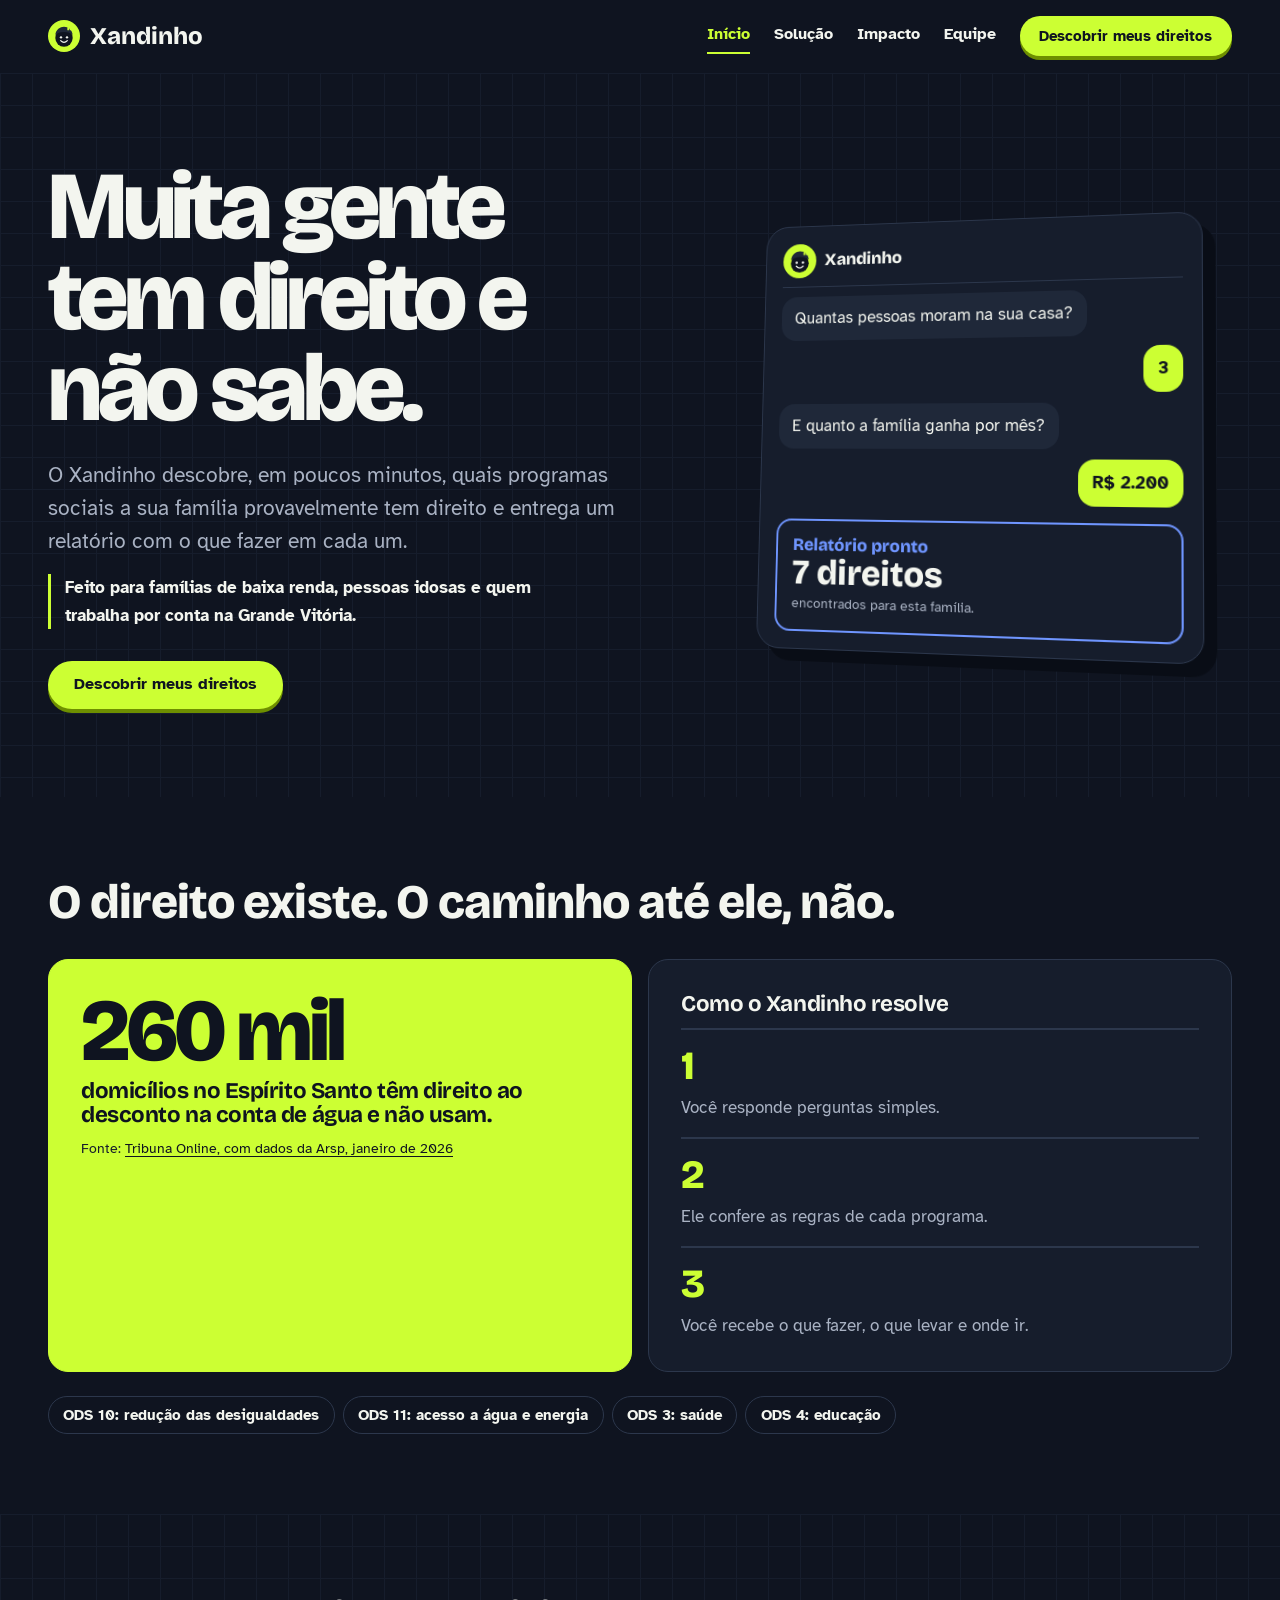
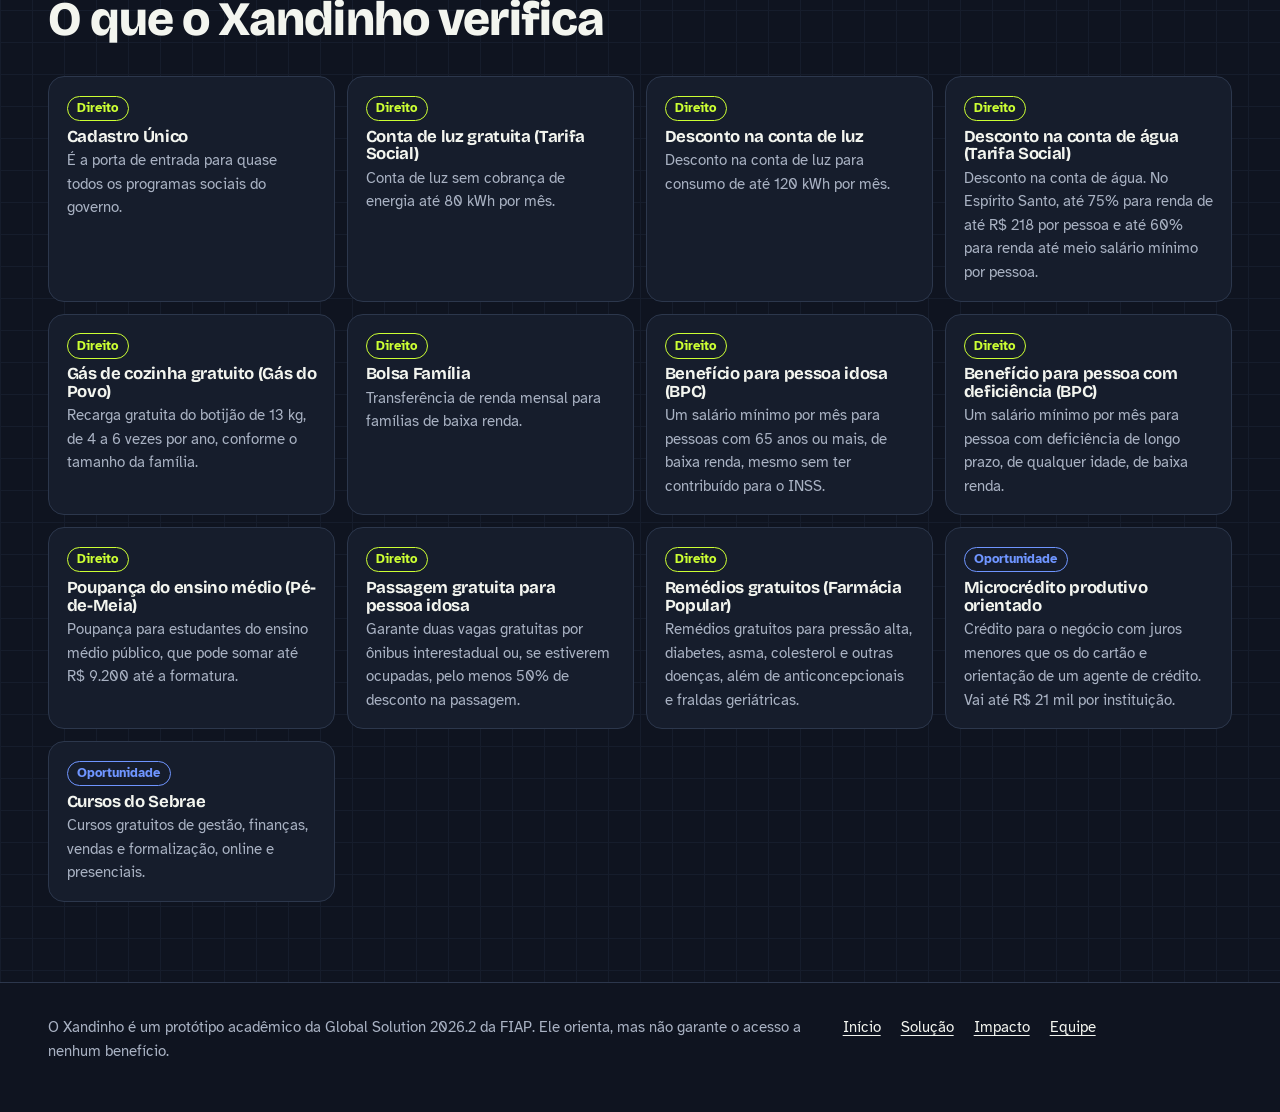
==== index.html @ b225add3 "Primeira versão do Xandinho" ====
<!DOCTYPE html>
<html lang="pt-BR">
<head>
  <meta charset="UTF-8">
  <meta name="viewport" content="width=device-width, initial-scale=1">
  <title>Xandinho: descubra os direitos da sua família</title>
  <meta name="description" content="O Xandinho mostra em poucos minutos quais programas sociais a sua família provavelmente tem direito.">
  <link rel="icon" href="img/favicon.svg" type="image/svg+xml">
  <link rel="preconnect" href="https://fonts.googleapis.com">
  <link rel="preconnect" href="https://fonts.gstatic.com" crossorigin>
  <link rel="stylesheet" href="https://fonts.googleapis.com/css2?family=Atkinson+Hyperlegible:wght@400;700&amp;family=Bricolage+Grotesque:opsz,wght@12..96,500..800&amp;display=swap">
  <link rel="stylesheet" href="css/style.css">
  <script src="js/comum.js"></script>
</head>
<body>
  <header class="topo">
    <a class="pular" href="#conteudo">Pular para o conteúdo</a>
    <div class="topo__barra">
      <a class="marca" href="index.html"><img src="img/xandinho.svg" alt="" width="32" height="32"> Xandinho</a>
      <button class="menu-botao" type="button" aria-expanded="false" aria-controls="navegacao">Menu</button>
      <div class="navegacao" id="navegacao">
        <nav aria-label="Principal">
          <ul class="menu">
            <li><a href="index.html" aria-current="page">Início</a></li>
            <li><a href="solucao.html">Solução</a></li>
            <li><a href="impacto.html">Impacto</a></li>
            <li><a href="equipe.html">Equipe</a></li>
          </ul>
        </nav>
        <a class="botao botao--primario botao--pequeno" href="solucao.html">Descobrir meus direitos</a>
      </div>
    </div>
  </header>

  <main id="conteudo">
    <section class="abertura quadriculado" aria-labelledby="titulo-abertura">
      <div class="conteiner abertura__grade">
        <div>
          <h1 class="abertura__titulo" id="titulo-abertura">Muita gente tem direito e não sabe.</h1>
          <p class="abertura__texto">O Xandinho descobre, em poucos minutos, quais programas sociais a sua família provavelmente tem direito e entrega um relatório com o que fazer em cada um.</p>
          <p class="abertura__publico">Feito para famílias de baixa renda, pessoas idosas e quem trabalha por conta na Grande Vitória.</p>
          <a class="botao botao--primario" href="solucao.html">Descobrir meus direitos</a>
        </div>
        <figure class="previa" aria-label="Exemplo de conversa com o Xandinho">
          <div class="previa__janela">
            <div class="previa__topo"><img src="img/xandinho.svg" alt="" width="36" height="36"> Xandinho</div>
            <p class="previa__msg previa__msg--x">Quantas pessoas moram na sua casa?</p>
            <p class="previa__msg previa__msg--u">3</p>
            <p class="previa__msg previa__msg--x">E quanto a família ganha por mês?</p>
            <p class="previa__msg previa__msg--u">R$ 2.200</p>
            <div class="previa__resultado">
              <p class="previa__status">Relatório pronto</p>
              <p class="previa__valor">7 direitos</p>
              <p class="previa__legenda">encontrados para esta família.</p>
            </div>
          </div>
        </figure>
      </div>
    </section>

    <section class="secao" aria-labelledby="titulo-problema">
      <div class="conteiner">
        <h2 class="secao__titulo" id="titulo-problema">O direito existe. O caminho até ele, não.</h2>
        <div class="grade">
          <article class="bloco bloco--destaque larg-3">
            <p class="bloco__numero">260 mil</p>
            <h3>domicílios no Espírito Santo têm direito ao desconto na conta de água e não usam.</h3>
            <p class="bloco__fonte">Fonte: <a href="https://tribunaonline.com.br/economia/lei-da-direito-a-reducao-na-conta-de-agua-para-260-mil-familias-do-es-286834" target="_blank" rel="noopener">Tribuna Online, com dados da Arsp, janeiro de 2026</a></p>
          </article>
          <article class="bloco larg-3">
            <h3>Como o Xandinho resolve</h3>
            <ol class="passos">
              <li class="passo"><p>Você responde perguntas simples.</p></li>
              <li class="passo"><p>Ele confere as regras de cada programa.</p></li>
              <li class="passo"><p>Você recebe o que fazer, o que levar e onde ir.</p></li>
            </ol>
          </article>
        </div>
        <ul class="ods-lista" aria-label="Objetivos de Desenvolvimento Sustentável atendidos">
          <li>ODS 10: redução das desigualdades</li>
          <li>ODS 11: acesso a água e energia</li>
          <li>ODS 3: saúde</li>
          <li>ODS 4: educação</li>
        </ul>
      </div>
    </section>

    <section class="secao quadriculado" aria-labelledby="titulo-programas">
      <div class="conteiner">
        <h2 class="secao__titulo" id="titulo-programas">O que o Xandinho verifica</h2>
        <ul class="programas" id="lista-programas"></ul>
      </div>
    </section>
  </main>

  <footer class="rodape">
    <div class="conteiner rodape__grade">
      <p>O Xandinho é um protótipo acadêmico da Global Solution 2026.2 da FIAP. Ele orienta, mas não garante o acesso a nenhum benefício.</p>
      <ul class="rodape__links">
        <li><a href="index.html">Início</a></li>
        <li><a href="solucao.html">Solução</a></li>
        <li><a href="impacto.html">Impacto</a></li>
        <li><a href="equipe.html">Equipe</a></li>
      </ul>
    </div>
  </footer>
  <script src="js/direitos.js"></script>
  <script src="js/inicio.js"></script>
</body>
</html>
---- css/style.css ----
/* Xandinho: estilos do protótipo. Mobile-first, com pontos de quebra em 40rem e 56rem. */

/* ---------- Cores, fontes e medidas ---------- */
:root {
  --tinta-escura: #090D16;
  --tinta: #0F1420;
  --superficie: #161D2C;
  --superficie-alta: #1F2839;
  --linha: #2C374C;
  --papel: #F3F5EF;
  --apagado: #A9B2C3;
  --lima: #CCFF33;
  --lima-escuro: #6E8F00;
  --laranja: #FF8A3D;
  --azul: #6F95FF;

  --fonte-titulo: 'Bricolage Grotesque', 'Segoe UI', system-ui, sans-serif;
  --fonte-texto: 'Atkinson Hyperlegible', 'Segoe UI', system-ui, sans-serif;

  --raio: 1.25rem;
  --raio-campo: 0.625rem;
  --raio-pilula: 999px;
  --margem-lateral: clamp(1rem, 4vw, 3rem);
}

/* ---------- Base ---------- */
*, *::before, *::after { box-sizing: border-box; }
[hidden] { display: none !important; }

body {
  margin: 0;
  background: var(--tinta);
  color: var(--papel);
  font-family: var(--fonte-texto);
  font-size: 1.0625rem;
  line-height: 1.6;
}

img { max-width: 100%; height: auto; display: block; }
figure { margin: 0; }
[id] { scroll-margin-top: 6rem; }

h1, h2, h3, h4 { font-family: var(--fonte-titulo); line-height: 1.05; margin: 0 0 0.75rem; letter-spacing: -0.02em; }
h2 { font-size: clamp(2rem, 5vw, 3rem); font-weight: 800; }
h3 { font-size: clamp(1.15rem, 2.5vw, 1.4rem); font-weight: 700; }
p { margin: 0 0 1rem; }

a { color: var(--lima); text-underline-offset: 0.2em; }
:focus-visible { outline: 3px solid var(--lima); outline-offset: 3px; border-radius: 4px; }
[tabindex="-1"]:focus { outline: none; }

.pular { position: absolute; left: 1rem; top: -10rem; z-index: 100; background: var(--lima); color: var(--tinta); padding: 0.75rem 1rem; border-radius: var(--raio-campo); font-weight: 700; }
.pular:focus { top: 1rem; }
.visualmente-oculto { position: absolute; width: 1px; height: 1px; overflow: hidden; clip: rect(0 0 0 0); white-space: nowrap; }

.conteiner { width: 100%; padding-inline: var(--margem-lateral); }
.secao { padding-block: clamp(3rem, 7vw, 5rem); }
.secao__titulo { margin-bottom: 2rem; }
.secao__intro { color: var(--apagado); font-size: 1.1rem; margin-top: -1rem; }

.quadriculado {
  background-image: linear-gradient(var(--superficie) 1px, transparent 1px), linear-gradient(90deg, var(--superficie) 1px, transparent 1px);
  background-size: 32px 32px;
}

/* ---------- Botões ---------- */
.botao {
  display: inline-flex; align-items: center; justify-content: center;
  min-height: 3rem; padding: 0.75rem 1.5rem;
  border: 2px solid transparent; border-radius: var(--raio-pilula);
  font: 700 1rem/1.2 var(--fonte-texto); text-decoration: none; cursor: pointer;
  transition: transform 0.15s ease;
}
.botao:hover { transform: translateY(-2px); }
.botao--primario { background: var(--lima); color: var(--tinta); box-shadow: 0 4px 0 var(--lima-escuro); }
.botao--contorno { background: transparent; color: var(--papel); border-color: var(--linha); }
.botao--pequeno { min-height: 2.5rem; padding: 0.5rem 1.1rem; font-size: 0.95rem; }
.acoes { display: flex; flex-wrap: wrap; gap: 0.75rem; }

/* ---------- Topo ---------- */
.topo { position: sticky; top: 0; z-index: 50; background: var(--tinta); border-bottom: 1px solid transparent; }
.topo--compacto { border-bottom-color: var(--linha); }
.topo__barra { display: flex; align-items: center; justify-content: space-between; gap: 1rem; padding: 1rem var(--margem-lateral); transition: padding 0.2s ease; }
.topo--compacto .topo__barra { padding-block: 0.5rem; }
.marca { display: inline-flex; align-items: center; gap: 0.6rem; color: var(--papel); text-decoration: none; font: 800 1.5rem/1 var(--fonte-titulo); }
.marca img { width: 2rem; height: 2rem; }

.menu-botao { min-height: 2.75rem; padding: 0.5rem 1rem; background: transparent; color: var(--papel); border: 2px solid var(--linha); border-radius: var(--raio-pilula); font: 700 1rem var(--fonte-texto); cursor: pointer; }
.navegacao { position: absolute; left: 0; right: 0; top: 100%; background: var(--tinta); border-bottom: 1px solid var(--linha); padding: 1rem var(--margem-lateral) 1.5rem; display: flex; flex-direction: column; gap: 1rem; }
.js .navegacao { display: none; }
.js .navegacao.esta-aberta { display: flex; }
.menu { list-style: none; margin: 0; padding: 0; display: flex; flex-direction: column; gap: 0.25rem; }
.menu a { display: block; padding: 0.6rem 0.25rem; color: var(--papel); text-decoration: none; font-weight: 700; font-size: 1.1rem; border-bottom: 2px solid transparent; }
.menu a:hover, .menu a[aria-current="page"] { color: var(--lima); }

@media (min-width: 56rem) {
  .menu-botao { display: none; }
  .js .navegacao, .navegacao { position: static; display: flex; flex-direction: row; align-items: center; padding: 0; border: 0; gap: 1.5rem; }
  .menu { flex-direction: row; gap: 1.5rem; }
  .menu a { padding: 0.25rem 0; font-size: 1rem; }
  .menu a[aria-current="page"] { border-bottom-color: var(--lima); }
}

.abertura { padding-block: clamp(3rem, 7vw, 5.5rem); }
.abertura__grade { display: grid; grid-template-columns: minmax(0, 1fr); gap: 3rem; align-items: center; }
.abertura__titulo { font-size: clamp(2.75rem, 8vw, 6rem); font-weight: 800; line-height: 0.95; letter-spacing: -0.045em; margin-bottom: 1.5rem; max-width: 14ch; }
.abertura__texto { font-size: clamp(1.1rem, 2.2vw, 1.3rem); color: var(--apagado); max-width: 44ch; margin-bottom: 1rem; }
.abertura__publico { font-weight: 700; max-width: 44ch; margin-bottom: 2rem; padding-left: 0.85rem; border-left: 3px solid var(--lima); }
@media (min-width: 56rem) { .abertura__grade { grid-template-columns: minmax(0, 1.2fr) minmax(0, 1fr); } }

.previa { justify-self: center; width: min(100%, 28rem); }
.previa__janela { display: flex; flex-direction: column; gap: 0.6rem; padding: 1.1rem; border-radius: 1.5rem; background: var(--superficie); border: 1px solid var(--linha); box-shadow: 0.75rem 0.75rem 0 var(--tinta-escura); transform: perspective(1000px) rotateY(-10deg) rotateX(4deg); }
.previa__topo { display: flex; align-items: center; gap: 0.6rem; padding-bottom: 0.6rem; border-bottom: 1px solid var(--linha); font: 800 1.1rem var(--fonte-titulo); }
.previa__topo img { width: 2.25rem; height: 2.25rem; }
.previa__msg { margin: 0; padding: 0.6rem 0.9rem; border-radius: 1rem; max-width: 85%; }
.previa__msg--x { background: var(--superficie-alta); align-self: flex-start; }
.previa__msg--u { background: var(--lima); color: var(--tinta); align-self: flex-end; font-weight: 700; }
.previa__resultado { margin-top: 0.4rem; padding: 0.9rem 1rem; border-radius: 1rem; border: 2px solid var(--azul); }
.previa__resultado p { margin: 0; }
.previa__status { font: 800 1.1rem var(--fonte-titulo); color: var(--azul); }
.previa__valor { font: 800 2.2rem/1.05 var(--fonte-titulo); }
.previa__legenda { color: var(--apagado); font-size: 0.9rem; }

/* ---------- Grade de blocos ---------- */
.grade { display: grid; gap: 1rem; grid-template-columns: 1fr; }
.bloco { background: var(--superficie); border: 1px solid var(--linha); border-radius: var(--raio); padding: clamp(1.25rem, 3vw, 2rem); }
.bloco > :last-child { margin-bottom: 0; }
.bloco--destaque { background: var(--lima); color: var(--tinta); border-color: var(--lima); }
.bloco--destaque a { color: var(--tinta); }
.bloco__numero { font: 800 clamp(3rem, 9vw, 5.5rem)/0.9 var(--fonte-titulo); letter-spacing: -0.05em; margin-bottom: 0.5rem; }
.bloco__fonte { font-size: 0.85rem; color: var(--apagado); }
.bloco--destaque .bloco__fonte { color: var(--superficie); }
@media (min-width: 56rem) {
  .grade { grid-template-columns: repeat(6, 1fr); }
  .larg-2 { grid-column: span 2; }
  .larg-3 { grid-column: span 3; }
}

.lista-limpa { list-style: none; margin: 0; padding: 0; display: grid; gap: 0.6rem; }
.lista-limpa li { padding-left: 1.25rem; position: relative; }
.lista-limpa li::before { content: ''; position: absolute; left: 0; top: 0.6em; width: 0.5rem; height: 0.5rem; border-radius: 2px; background: var(--lima); }

.passos { list-style: none; margin: 0; padding: 0; display: grid; gap: 1.5rem; counter-reset: passo; }
.passo { counter-increment: passo; border-top: 2px solid var(--linha); padding-top: 1rem; }
.passo::before { content: counter(passo); display: block; font: 800 2.5rem/1 var(--fonte-titulo); color: var(--lima); margin-bottom: 0.5rem; }
.passo p { margin: 0; color: var(--apagado); }
@media (min-width: 56rem) { .passos { grid-template-columns: repeat(3, 1fr); gap: 2rem; } }
.bloco .passos { grid-template-columns: 1fr; gap: 1rem; }

/* ---------- Programas na página inicial ---------- */
.programas { list-style: none; margin: 0; padding: 0; display: grid; gap: 0.75rem; grid-template-columns: repeat(auto-fill, minmax(16rem, 1fr)); }
.programa { background: var(--superficie); border: 1px solid var(--linha); border-radius: 1rem; padding: 1rem 1.1rem; }
.programa__nome { font-size: 1.05rem; margin: 0.4rem 0 0.25rem; }
.programa p { margin: 0; color: var(--apagado); font-size: 0.92rem; }

.selo { display: inline-block; font-size: 0.8rem; font-weight: 700; padding: 0.1rem 0.6rem; border-radius: var(--raio-pilula); border: 1.5px solid; white-space: nowrap; }
.selo--sim { color: var(--lima); }
.selo--atencao { color: var(--laranja); }
.selo--info { color: var(--azul); }

.ods-lista { list-style: none; margin: 1.5rem 0 0; padding: 0; display: flex; flex-wrap: wrap; gap: 0.5rem; }
.ods-lista li { border: 1.5px solid var(--linha); border-radius: var(--raio-pilula); padding: 0.35rem 0.9rem; font-weight: 700; font-size: 0.95rem; }

/* ---------- Rodapé e páginas internas ---------- */
.rodape { border-top: 1px solid var(--linha); padding-block: 2rem; color: var(--apagado); font-size: 0.95rem; }
.rodape__grade { display: grid; gap: 1rem; }
.rodape__links { list-style: none; margin: 0; padding: 0; display: flex; flex-wrap: wrap; gap: 0.5rem 1.25rem; }
.rodape a { color: var(--papel); }
@media (min-width: 56rem) { .rodape__grade { grid-template-columns: 2fr 1fr; } }

.pagina-topo { padding-block: clamp(2rem, 5vw, 3.5rem) 0; }
.pagina-topo__titulo { font-size: clamp(2.4rem, 7vw, 4.5rem); font-weight: 800; letter-spacing: -0.04em; line-height: 0.95; }
.pagina-topo__texto { color: var(--apagado); font-size: 1.15rem; max-width: 60ch; }

.pessoas { list-style: none; margin: 0 0 2rem; padding: 0; display: grid; gap: 1rem; grid-template-columns: repeat(auto-fill, minmax(12rem, 1fr)); }
.pessoa__inicial { width: 3.5rem; height: 3.5rem; border-radius: 50%; display: grid; place-items: center; background: var(--superficie-alta); font: 800 1.4rem var(--fonte-titulo); color: var(--lima); margin-bottom: 0.5rem; }

/* ---------- Conversa com o Xandinho ---------- */
.secao--conversa { padding-top: 1.5rem; }
.conversa { background: var(--superficie); border: 1px solid var(--linha); border-radius: 1.5rem; }
.conversa__topo { display: flex; align-items: center; gap: 0.85rem; padding: 1rem 1.25rem; border-bottom: 1px solid var(--linha); }
.conversa__avatar { width: 3rem; height: 3rem; }
.conversa__quem { flex: 1; }
.conversa__nome { font: 800 1.25rem/1.1 var(--fonte-titulo); margin: 0; }
.conversa__papel { color: var(--apagado); font-size: 0.9rem; margin: 0; }
.conversa__progresso { display: grid; gap: 0.4rem; padding: 0.85rem 1.25rem 0; }
.conversa__progresso p { margin: 0; font-size: 0.85rem; color: var(--apagado); }
.conversa__progresso progress { appearance: none; width: 100%; height: 0.4rem; border: 0; border-radius: var(--raio-pilula); background: var(--superficie-alta); overflow: hidden; }
.conversa__progresso progress::-webkit-progress-bar { background: var(--superficie-alta); }
.conversa__progresso progress::-webkit-progress-value { background: var(--lima); }
.conversa__progresso progress::-moz-progress-bar { background: var(--lima); }

.conversa__mensagens { list-style: none; margin: 0; padding: 1rem; display: flex; flex-direction: column; gap: 0.85rem; min-height: 45vh; }
.mensagem { display: flex; gap: 0.6rem; align-items: flex-end; }
.mensagem--xandinho > div { min-width: 0; max-width: 48rem; }
.mensagem__avatar { width: 2rem; height: 2rem; flex-shrink: 0; }
.mensagem--usuario { flex-direction: column; align-items: flex-end; gap: 0.2rem; }
.balao { padding: 0.75rem 1rem; border-radius: 1.1rem; }
.balao p:last-child { margin-bottom: 0; }
.mensagem--xandinho .balao { background: var(--superficie-alta); border-bottom-left-radius: 0.35rem; }
.balao--usuario { background: var(--lima); color: var(--tinta); border-bottom-right-radius: 0.35rem; max-width: 85%; }
.mensagem__alterar { background: none; border: 0; padding: 0.2rem; cursor: pointer; color: var(--apagado); font: 700 0.85rem var(--fonte-texto); text-decoration: underline; }
.balao--digitando { display: inline-flex; gap: 0.3rem; padding: 0.9rem 1rem; }
.balao--digitando span { width: 0.45rem; height: 0.45rem; border-radius: 50%; background: var(--apagado); animation: piscar 1s infinite ease-in-out; }
.balao--digitando span:nth-child(2) { animation-delay: 0.15s; }
.balao--digitando span:nth-child(3) { animation-delay: 0.3s; }
@keyframes piscar { 0%, 100% { opacity: 0.3; } 50% { opacity: 1; } }

.conversa__entrada { position: sticky; bottom: 0; display: grid; gap: 0.75rem; padding: 1rem 1.25rem; background: var(--superficie); border-top: 1px solid var(--linha); border-radius: 0 0 1.5rem 1.5rem; }
.conversa__entrada:empty { display: none; }
.respostas { display: flex; flex-wrap: wrap; gap: 0.5rem; }
.resposta { display: inline-flex; align-items: center; min-height: 2.75rem; padding: 0.55rem 1.1rem; background: transparent; color: var(--papel); border: 1.5px solid var(--linha); border-radius: var(--raio-pilula); font: 700 0.98rem/1.2 var(--fonte-texto); text-decoration: none; cursor: pointer; }
.resposta:hover { border-color: var(--lima); color: var(--lima); }
.resposta--primaria { background: var(--lima); color: var(--tinta); border-color: var(--lima); }
.resposta--primaria:hover { color: var(--tinta); }
.conversa__form { display: grid; gap: 0.4rem; }
.conversa__linha { display: flex; gap: 0.5rem; }
.conversa__linha > :first-child { flex: 1; min-width: 0; }

.resumo { display: grid; gap: 0.35rem 1.25rem; margin: 0; font-size: 0.95rem; }
@media (min-width: 40rem) { .resumo { grid-template-columns: repeat(2, 1fr); } }
.resumo dt { color: var(--apagado); font-size: 0.85rem; }
.resumo dd { margin: 0 0 0.35rem; font-weight: 700; }

/* ---------- Campos (conversa e contato) ---------- */
input[type="text"], select, textarea {
  width: 100%; min-height: 3rem; padding: 0.65rem 0.85rem;
  background: var(--tinta); color: var(--papel);
  border: 2px solid var(--linha); border-radius: var(--raio-campo);
  font: 1.05rem var(--fonte-texto);
}
textarea { resize: vertical; min-height: 8rem; line-height: 1.5; }
input[aria-invalid="true"], select[aria-invalid="true"], textarea[aria-invalid="true"] { border-color: var(--laranja); }
.campo__moeda { position: relative; }
.campo__moeda span { position: absolute; left: 0.85rem; top: 50%; transform: translateY(-50%); color: var(--apagado); }
.campo__moeda input { padding-left: 2.6rem; }
.campo { display: flex; flex-direction: column; gap: 0.35rem; }
.campo label { font-weight: 700; }
.campo__erro { color: var(--laranja); font-weight: 700; font-size: 0.95rem; margin: 0; }
.campo__erro:empty { display: none; }

.cartao-form { background: var(--superficie); border: 1px solid var(--linha); border-radius: 1.5rem; padding: clamp(1.25rem, 4vw, 2rem); }
.formulario { display: grid; gap: 1.25rem; }
.formulario__linha { display: grid; gap: 1.25rem; }
@media (min-width: 40rem) { .formulario__linha { grid-template-columns: repeat(2, 1fr); } }
.aviso { border-radius: var(--raio); padding: 1rem 1.25rem; border: 2px solid var(--laranja); margin-bottom: 1rem; }
.aviso--sucesso { border-color: var(--lima); }
.aviso ul { margin: 0.5rem 0 0; padding-left: 1.25rem; }
.aviso p:last-child { margin-bottom: 0; }

/* ---------- Relatório ---------- */
.relatorio { margin-top: 2rem; background: var(--papel); color: var(--tinta); border-radius: 1.5rem; padding: clamp(1.25rem, 4vw, 2.5rem); }
.relatorio h2, .relatorio h3, .relatorio h4 { color: var(--tinta); }
.relatorio a { color: #1F44B8; }
.relatorio__cabecalho { display: flex; gap: 1rem; align-items: center; margin-bottom: 1.5rem; }
.relatorio__cabecalho img { width: 3rem; height: 3rem; flex-shrink: 0; }
.relatorio__cabecalho h2 { font-size: clamp(1.6rem, 4vw, 2.2rem); margin: 0; }
.relatorio__data { margin: 0.25rem 0 0; color: #4A5468; font-size: 0.95rem; }
.relatorio__destaque { background: var(--lima); border-radius: 1rem; padding: 1rem 1.25rem; margin-bottom: 1.5rem; }
.relatorio__destaque h3 { font-size: 1.15rem; margin-bottom: 0.35rem; }
.relatorio__destaque p { margin: 0; }
.relatorio__bloco { border-top: 1px solid #C9CFDB; padding-top: 1.25rem; margin-top: 1.25rem; }
.relatorio__bloco h3 { font-size: 1.35rem; }
.relatorio .resumo dt, .relatorio__nota { color: #4A5468; }
.relatorio__aviso { margin-top: 1.5rem; border: 2px solid var(--tinta); border-radius: 1rem; padding: 1rem 1.25rem; font-size: 0.95rem; }
.relatorio__aviso h3 { font-size: 1.1rem; }
.relatorio__aviso p { margin: 0; }
.direitos { list-style: none; margin: 0; padding: 0; display: grid; gap: 0.85rem; grid-template-columns: repeat(auto-fill, minmax(min(100%, 24rem), 1fr)); }
.direito { border: 1px solid #C9CFDB; border-radius: 1rem; padding: 1rem 1.1rem; background: #FFF; }
.direito p { margin: 0 0 0.6rem; }
.direito__topo { display: flex; justify-content: space-between; align-items: flex-start; gap: 0.75rem; flex-wrap: wrap; margin-bottom: 0.5rem; }
.direito__nome { font-size: 1.15rem; margin: 0; }
.direito__motivo { font-weight: 700; color: #9A3D00; }
.direito__fonte { font-size: 0.85rem; color: #4A5468; margin: 0.5rem 0 0; }
.relatorio .selo--sim { color: #3D5200; background: #EFFFC2; }
.relatorio .selo--atencao { color: #9A3D00; background: #FFF0E5; }
.lista-simples { margin: 0 0 0.6rem; padding-left: 1.1rem; }

@media print {
  body { background: #FFF; color: #000; }
  .topo, .rodape, .pagina-topo, .conversa { display: none !important; }
  .secao { padding: 0; }
  .relatorio { margin: 0; padding: 0; border-radius: 0; }
  .direito { break-inside: avoid; }
  .relatorio__destaque { border: 2px solid #000; }
}

@media (prefers-reduced-motion: reduce) {
  *, *::before, *::after { animation: none !important; transition: none !important; }
}
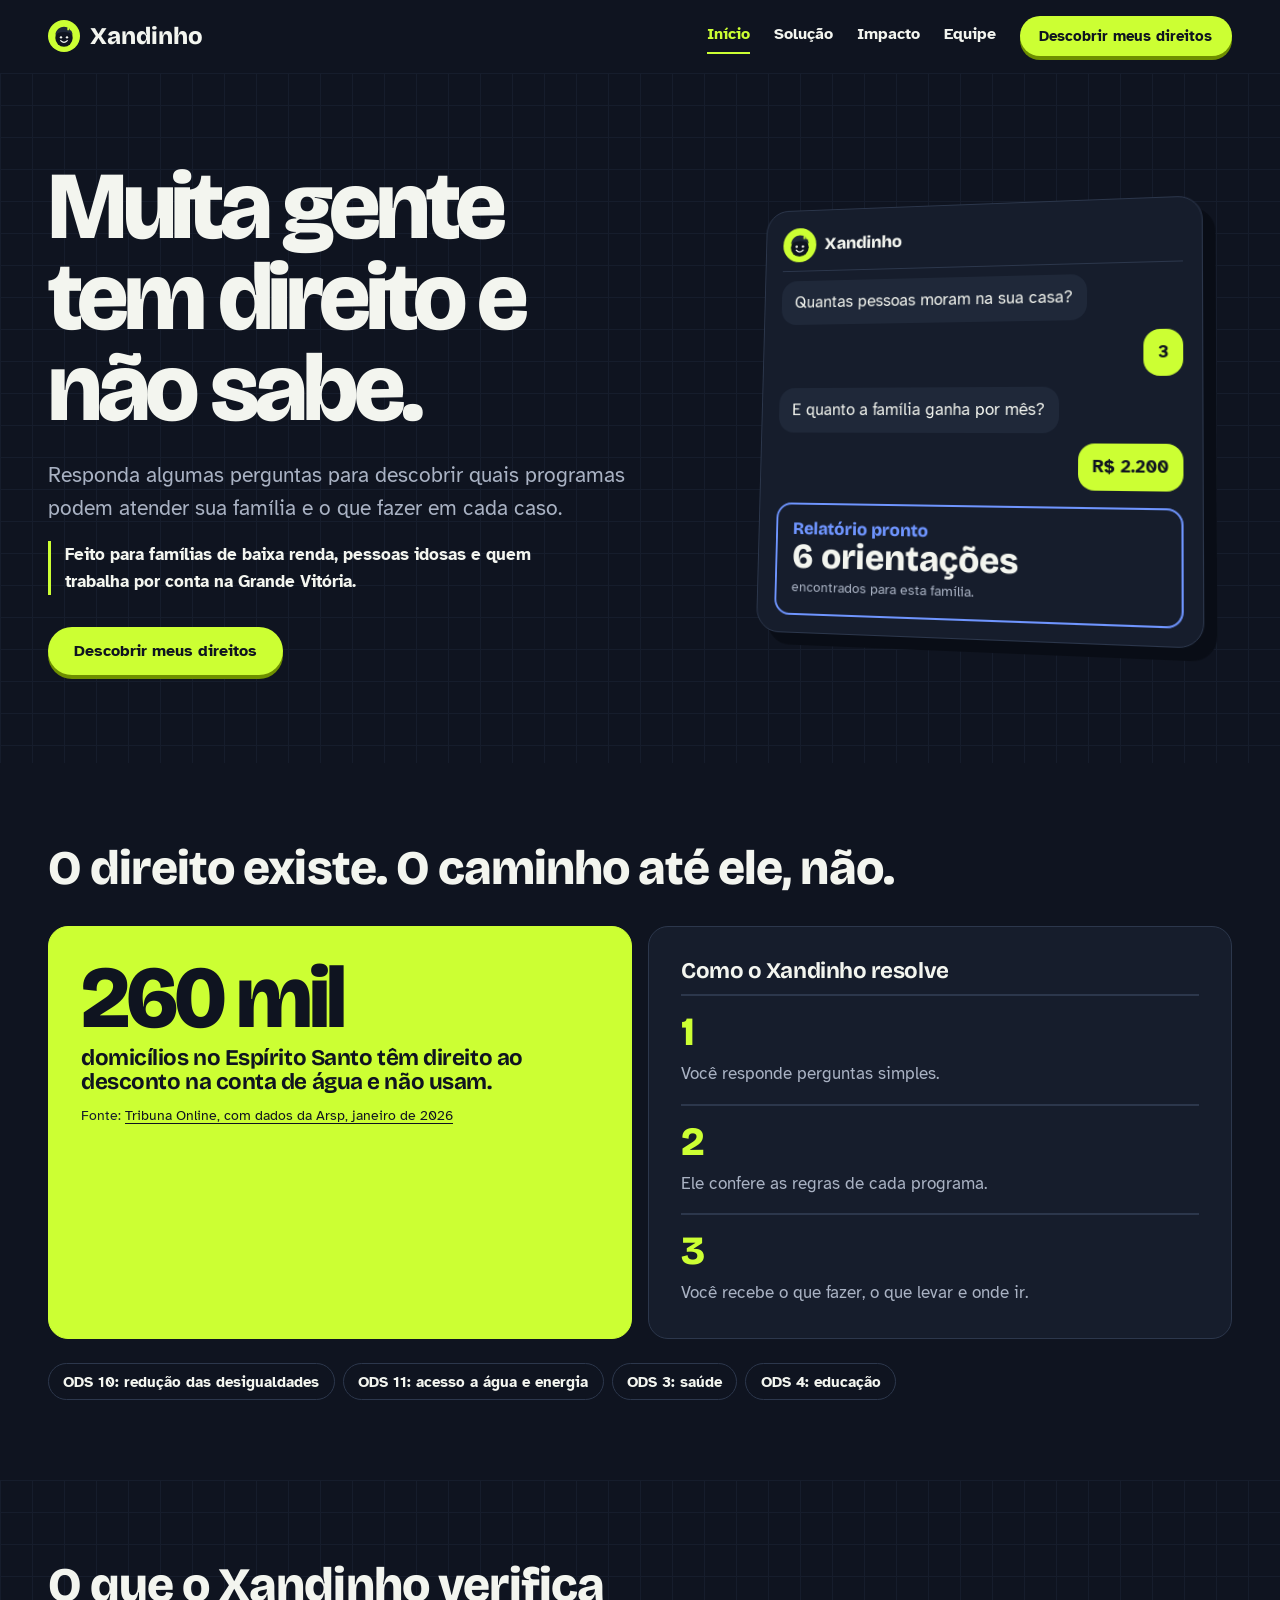
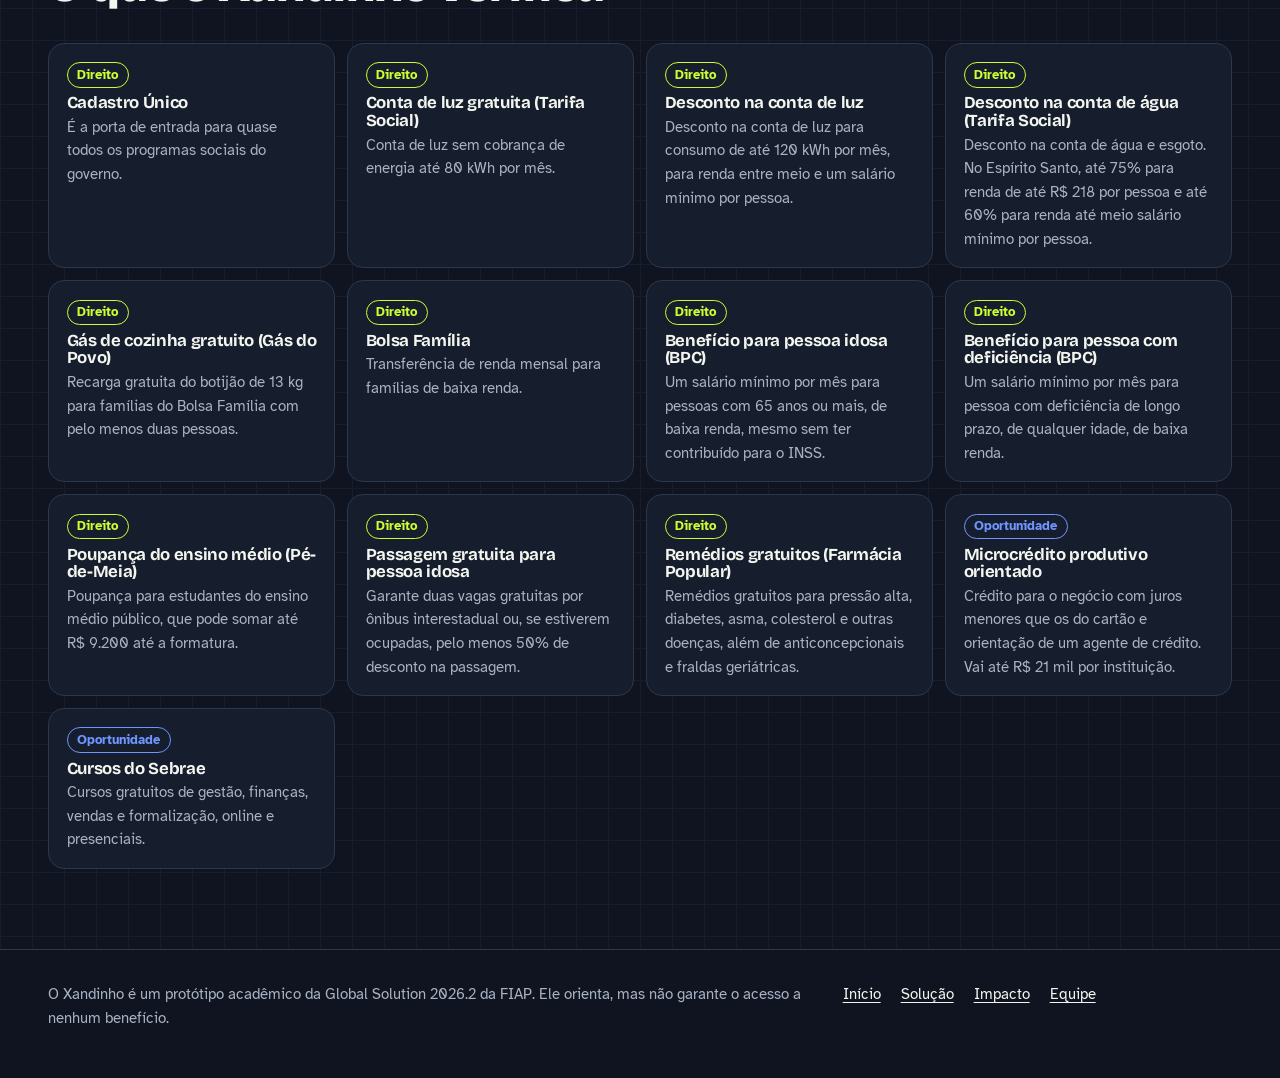
==== commit ffbd1dbe: "Ajusta orientações, fontes oficiais e rolagem da conversa" ====
--- a/index.html
+++ b/index.html
@@ -4,7 +4,7 @@
   <meta charset="UTF-8">
   <meta name="viewport" content="width=device-width, initial-scale=1">
   <title>Xandinho: descubra os direitos da sua família</title>
-  <meta name="description" content="O Xandinho mostra em poucos minutos quais programas sociais a sua família provavelmente tem direito.">
+  <meta name="description" content="Descubra quais programas sociais podem atender a sua família e o que fazer em cada caso.">
   <link rel="icon" href="img/favicon.svg" type="image/svg+xml">
   <link rel="preconnect" href="https://fonts.googleapis.com">
   <link rel="preconnect" href="https://fonts.gstatic.com" crossorigin>
@@ -37,7 +37,7 @@
       <div class="conteiner abertura__grade">
         <div>
           <h1 class="abertura__titulo" id="titulo-abertura">Muita gente tem direito e não sabe.</h1>
-          <p class="abertura__texto">O Xandinho descobre, em poucos minutos, quais programas sociais a sua família provavelmente tem direito e entrega um relatório com o que fazer em cada um.</p>
+          <p class="abertura__texto">Responda algumas perguntas para descobrir quais programas podem atender sua família e o que fazer em cada caso.</p>
           <p class="abertura__publico">Feito para famílias de baixa renda, pessoas idosas e quem trabalha por conta na Grande Vitória.</p>
           <a class="botao botao--primario" href="solucao.html">Descobrir meus direitos</a>
         </div>
@@ -50,7 +50,7 @@
             <p class="previa__msg previa__msg--u">R$ 2.200</p>
             <div class="previa__resultado">
               <p class="previa__status">Relatório pronto</p>
-              <p class="previa__valor">7 direitos</p>
+              <p class="previa__valor">6 orientações</p>
               <p class="previa__legenda">encontrados para esta família.</p>
             </div>
           </div>
--- a/css/style.css
+++ b/css/style.css
@@ -53,6 +53,7 @@
 .pular:focus { top: 1rem; }
 .visualmente-oculto { position: absolute; width: 1px; height: 1px; overflow: hidden; clip: rect(0 0 0 0); white-space: nowrap; }
 
+/* O conteúdo ocupa a tela toda, só com uma margem lateral */
 .conteiner { width: 100%; padding-inline: var(--margem-lateral); }
 .secao { padding-block: clamp(3rem, 7vw, 5rem); }
 .secao__titulo { margin-bottom: 2rem; }
@@ -101,6 +102,7 @@
   .menu a[aria-current="page"] { border-bottom-color: var(--lima); }
 }
 
+/* ---------- Abertura (primeira dobra) ---------- */
 .abertura { padding-block: clamp(3rem, 7vw, 5.5rem); }
 .abertura__grade { display: grid; grid-template-columns: minmax(0, 1fr); gap: 3rem; align-items: center; }
 .abertura__titulo { font-size: clamp(2.75rem, 8vw, 6rem); font-weight: 800; line-height: 0.95; letter-spacing: -0.045em; margin-bottom: 1.5rem; max-width: 14ch; }
@@ -157,6 +159,7 @@
 .selo--sim { color: var(--lima); }
 .selo--atencao { color: var(--laranja); }
 .selo--info { color: var(--azul); }
+.selo--neutro { color: var(--apagado); }
 
 .ods-lista { list-style: none; margin: 1.5rem 0 0; padding: 0; display: flex; flex-wrap: wrap; gap: 0.5rem; }
 .ods-lista li { border: 1.5px solid var(--linha); border-radius: var(--raio-pilula); padding: 0.35rem 0.9rem; font-weight: 700; font-size: 0.95rem; }
@@ -274,6 +277,8 @@
 .direito__fonte { font-size: 0.85rem; color: #4A5468; margin: 0.5rem 0 0; }
 .relatorio .selo--sim { color: #3D5200; background: #EFFFC2; }
 .relatorio .selo--atencao { color: #9A3D00; background: #FFF0E5; }
+.relatorio .selo--info { color: #1F44B8; background: #E8EEFF; }
+.relatorio .selo--neutro { color: #4A5468; background: #EEF0F4; }
 .lista-simples { margin: 0 0 0.6rem; padding-left: 1.1rem; }
 
 @media print {
